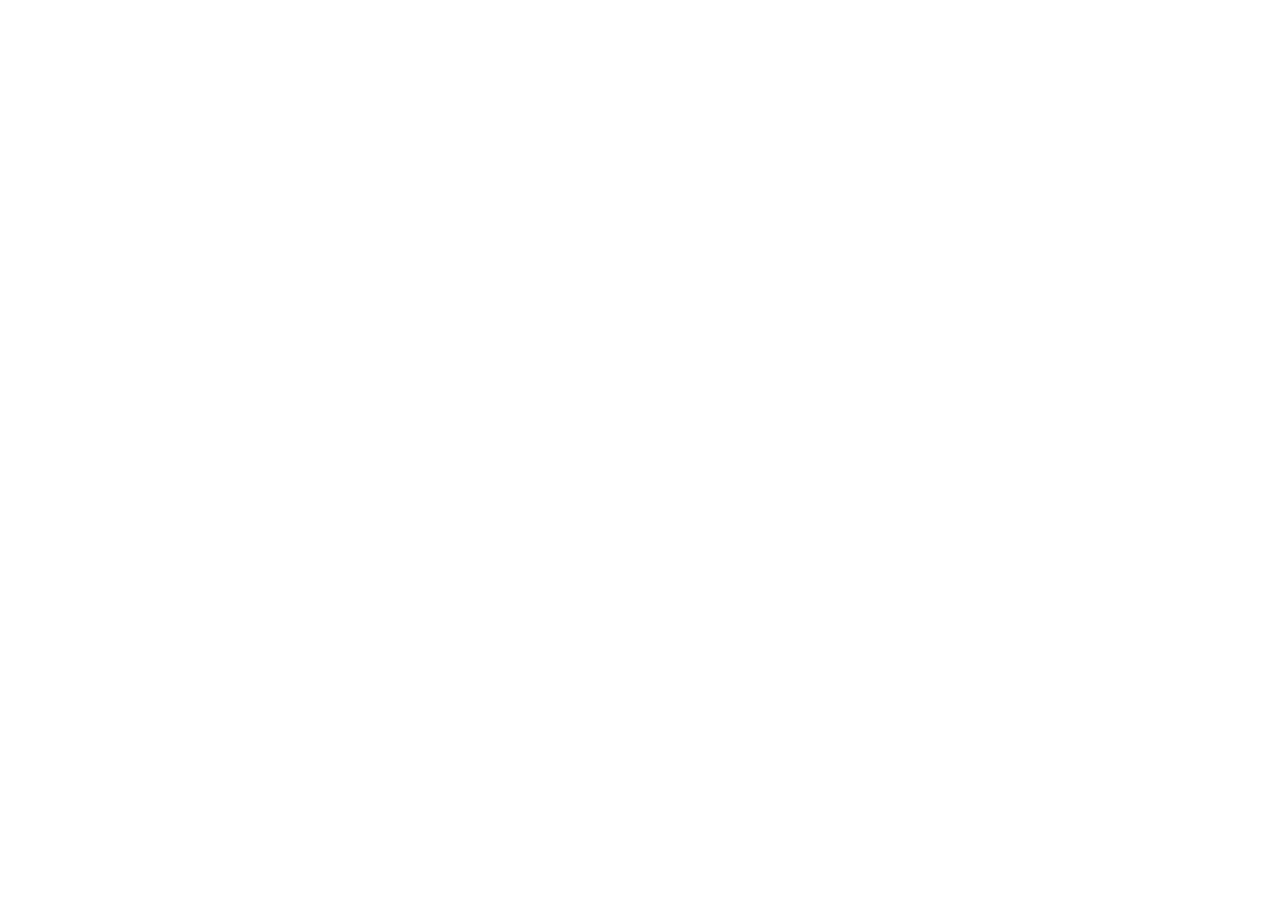
==== exercise/index.html @ 6282c061 "update" ====
<!DOCTYPE html>
<!--
    Every HTML file starts with this. It tells the browser:
    "This is a modern HTML5 document." Always include it.
-->

<!-- TODO 1 — Open the html tag
     WHAT: The root element that wraps everything.
     HOW:  <html lang="en"> ... </html>
     WHY:  lang="en" tells the browser the page language (accessibility).
-->
<!-- your code here -->


    <!-- TODO 2 — Write the <head> section
         The <head> holds invisible setup info — the page title,
         links to CSS, character encoding, etc.
         It should contain:
           - <meta charset="UTF-8" />
           - <meta name="viewport" content="width=device-width, initial-scale=1.0"/>
           - <title>Star Chart</title>
           - a <link> tag to load style.css
         HOW for link: <link rel="stylesheet" href="style.css" />
    -->
    <!-- your code here -->


    <body>

        <!-- TODO 3 — Add the canvas element
             WHAT: This is the drawing surface. JS will draw the
                   night sky on it. Give it id="star-canvas".
             HOW:  <canvas id="star-canvas"></canvas>
             NOTE: No width/height here — JS sets those.
        -->
        <!-- your code here -->


        <!-- TODO 4 — Build the tooltip
             WHAT: A floating box that shows a star's name and
                   magnitude when you hover over it. Hidden by default.
             HOW:
               <div id="tooltip" class="hidden">
                   <span id="tooltip-name"></span>
                   <span id="tooltip-mag"></span>
               </div>
             WHY span vs div: span is inline (no line break).
                              div is block (starts a new line).
        -->
        <!-- your code here -->


        <!-- TODO 5 — Build the info panel
             WHAT: The top-left overlay showing the title and star count.
             HOW:
               <div id="info-panel">
                   <h1>✦ Star Chart</h1>
                   <p id="star-count"></p>
                   <p class="hint">Hover a star to inspect it</p>
               </div>
             NOTE: id="star-count" is empty here — JS fills it in.
        -->
        <!-- your code here -->


        <!-- TODO 6 — Load your JavaScript file
             WHAT: Links script.js so the browser runs it.
             HOW:  <script src="script.js"></script>
             WHY at the bottom of body: The HTML elements above
             must exist in the page before JS tries to find them
             with getElementById. If the script loads first,
             those elements don't exist yet and you get null errors.
        -->
        <!-- your code here -->


    </body>

<!-- Close the html tag -->
<!-- your code here -->
---- exercise/style.css ----
/* =============================================================
   STAR CHART — style.css
   Read each TODO, understand the property, then write the rule.
   ============================================================= */


/* -------------------------------------------------------------
   TODO 1 — Universal reset
   WHAT:  The * selector targets EVERY element on the page.
          By default browsers add their own margins and padding
          (e.g. body has a default 8px margin). This removes all of it.
          box-sizing: border-box makes width/height include padding.
   HOW:
     * {
         margin: 0;
         padding: 0;
         box-sizing: border-box;
     }
------------------------------------------------------------- */

/* your code here */


/* -------------------------------------------------------------
   TODO 2 — Style the body
   WHAT:  Set the page background, hide scrollbars, pick a font,
          set text color, and change the cursor to a crosshair.
   PROPERTIES:
     background: #000                    (black)
     overflow: hidden                    (no scrollbars — canvas fills the screen)
     font-family: 'Georgia', serif       (Georgia is the font, serif is fallback)
     color: #e8d9b5                      (warm star-parchment tone)
     cursor: crosshair                   (crosshair cursor instead of arrow)
------------------------------------------------------------- */

/* your code here */


/* -------------------------------------------------------------
   TODO 3 — Style the canvas
   WHAT:  canvas is inline by default, which adds a small gap below
          it. Setting display: block removes that gap.
   HOW:
     #star-canvas {
         display: block;
     }
------------------------------------------------------------- */

/* your code here */


/* -------------------------------------------------------------
   TODO 4 — Position the info panel
   WHAT:  Fix it to the top-left corner so it stays put even if
          the page could scroll. pointer-events: none lets clicks
          pass through to the canvas underneath.
   PROPERTIES:
     position: fixed     (relative to the viewport, not the page)
     top: 24px
     left: 28px
     pointer-events: none
------------------------------------------------------------- */

/* your code here */


/* -------------------------------------------------------------
   TODO 5 — Style the info panel heading (h1)
   SELECTOR: #info-panel h1
   PROPERTIES:
     font-size: 1.1rem
     letter-spacing: 0.2em     (spread letters apart — em = relative to font size)
     color: #e8d9b5
     opacity: 0.8               (slightly transparent)
     margin-bottom: 4px
------------------------------------------------------------- */

/* your code here */


/* -------------------------------------------------------------
   TODO 6 — Style the info panel paragraphs (p)
   SELECTOR: #info-panel p
   PROPERTIES:
     font-size: 0.72rem
     color: #8899aa
     letter-spacing: 0.1em
------------------------------------------------------------- */

/* your code here */


/* -------------------------------------------------------------
   TODO 7 — Style the .hint paragraph
   SELECTOR: #info-panel .hint
   PROPERTIES:
     margin-top: 6px
     color: #556677
     font-style: italic
------------------------------------------------------------- */

/* your code here */


/* -------------------------------------------------------------
   TODO 8 — Style the tooltip box
   WHAT:  A small floating card. position: fixed so JS can place
          it anywhere on screen with style.left and style.top.
   PROPERTIES:
     position: fixed
     background: rgba(5, 10, 20, 0.85)       (dark, semi-transparent)
     border: 1px solid rgba(180, 210, 255, 0.2)
     border-radius: 4px
     padding: 8px 12px
     pointer-events: none
     transition: opacity 0.15s               (smooth fade in/out)
------------------------------------------------------------- */

/* your code here */


/* -------------------------------------------------------------
   TODO 9 — Hidden state for the tooltip
   WHAT:  When JS adds class="hidden", this rule makes it invisible.
          opacity: 0 is invisible but still takes up space (unlike display:none).
          transition on the parent means the fade animates smoothly.
   HOW:
     #tooltip.hidden {
         opacity: 0;
     }
   NOTE:  #tooltip.hidden means: the element with id="tooltip"
          that ALSO has class="hidden". No space between them.
------------------------------------------------------------- */

/* your code here */


/* -------------------------------------------------------------
   TODO 10 — Style the star name inside the tooltip
   SELECTOR: #tooltip-name
   PROPERTIES:
     display: block          (forces it onto its own line)
     font-size: 0.85rem
     color: #c8ddf0
     letter-spacing: 0.08em
------------------------------------------------------------- */

/* your code here */


/* -------------------------------------------------------------
   TODO 11 — Style the magnitude text inside the tooltip
   SELECTOR: #tooltip-mag
   PROPERTIES:
     display: block
     font-size: 0.7rem
     color: #556677
     margin-top: 2px
------------------------------------------------------------- */

/* your code here */
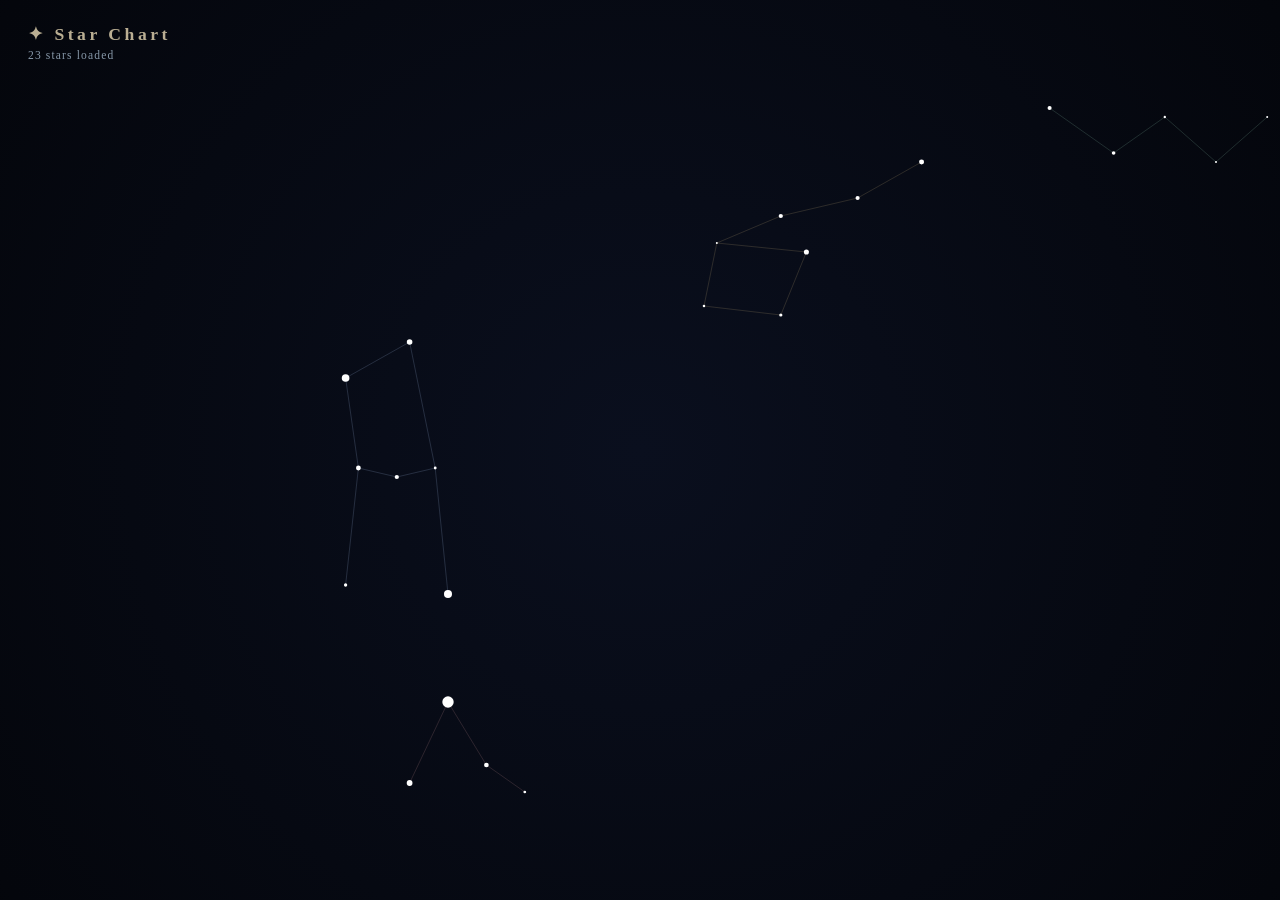
==== commit 3d6e9150: "testtry" ====
--- a/exercise/index.html
+++ b/exercise/index.html
@@ -1,80 +1,30 @@
 <!DOCTYPE html>
-<!--
-    Every HTML file starts with this. It tells the browser:
-    "This is a modern HTML5 document." Always include it.
--->
-
-<!-- TODO 1 — Open the html tag
-     WHAT: The root element that wraps everything.
-     HOW:  <html lang="en"> ... </html>
-     WHY:  lang="en" tells the browser the page language (accessibility).
--->
-<!-- your code here -->
-
-
-    <!-- TODO 2 — Write the <head> section
-         The <head> holds invisible setup info — the page title,
-         links to CSS, character encoding, etc.
-         It should contain:
-           - <meta charset="UTF-8" />
-           - <meta name="viewport" content="width=device-width, initial-scale=1.0"/>
-           - <title>Star Chart</title>
-           - a <link> tag to load style.css
-         HOW for link: <link rel="stylesheet" href="style.css" />
-    -->
-    <!-- your code here -->
-
-
+<html lang="en">
+<head>
+     <meta charset="UTF-8">
+     <meta name="viewport" content="width=device-width, initial-scale=1.0">
+     <title>Star Chart</title>
+     <link rel="stylesheet" href="style.css"/>
+</head>
     <body>
 
-        <!-- TODO 3 — Add the canvas element
-             WHAT: This is the drawing surface. JS will draw the
-                   night sky on it. Give it id="star-canvas".
-             HOW:  <canvas id="star-canvas"></canvas>
-             NOTE: No width/height here — JS sets those.
-        -->
         <!-- your code here -->
+     <!-- Night sky : Drawing surface -->
+     <canvas id="star-canvas"></canvas>
 
+     <!-- Floating circle : Star name and magnitude -->
+     <div id="tooltip" class="hidden">
+          <span id="tooltip-name"></span>
+          <span id="tooltip-mag"></span>
+     </div>
 
-        <!-- TODO 4 — Build the tooltip
-             WHAT: A floating box that shows a star's name and
-                   magnitude when you hover over it. Hidden by default.
-             HOW:
-               <div id="tooltip" class="hidden">
-                   <span id="tooltip-name"></span>
-                   <span id="tooltip-mag"></span>
-               </div>
-             WHY span vs div: span is inline (no line break).
-                              div is block (starts a new line).
-        -->
-        <!-- your code here -->
+     <!-- Info panel -->
+     <div id="info-panel">
+          <h1>✦ Star Chart</h1>
+          <p id="star-count"></p>
+          <p class="hint"></p>
+     </div>
 
-
-        <!-- TODO 5 — Build the info panel
-             WHAT: The top-left overlay showing the title and star count.
-             HOW:
-               <div id="info-panel">
-                   <h1>✦ Star Chart</h1>
-                   <p id="star-count"></p>
-                   <p class="hint">Hover a star to inspect it</p>
-               </div>
-             NOTE: id="star-count" is empty here — JS fills it in.
-        -->
-        <!-- your code here -->
-
-
-        <!-- TODO 6 — Load your JavaScript file
-             WHAT: Links script.js so the browser runs it.
-             HOW:  <script src="script.js"></script>
-             WHY at the bottom of body: The HTML elements above
-             must exist in the page before JS tries to find them
-             with getElementById. If the script loads first,
-             those elements don't exist yet and you get null errors.
-        -->
-        <!-- your code here -->
-
-
+     <script src="script.js"></script>
     </body>
-
-<!-- Close the html tag -->
-<!-- your code here -->
+</html>
--- a/exercise/style.css
+++ b/exercise/style.css
@@ -1,161 +1,71 @@
-/* =============================================================
-   STAR CHART — style.css
-   Read each TODO, understand the property, then write the rule.
-   ============================================================= */
+* {
+   margin: 0;
+   padding: 0;
+   box-sizing: border-box;
+}
 
+body {
+   background: #000;
+   overflow: hidden;
+   font-family: 'Georgia', serif;
+   cursor: crosshair;
+}
 
-/* -------------------------------------------------------------
-   TODO 1 — Universal reset
-   WHAT:  The * selector targets EVERY element on the page.
-          By default browsers add their own margins and padding
-          (e.g. body has a default 8px margin). This removes all of it.
-          box-sizing: border-box makes width/height include padding.
-   HOW:
-     * {
-         margin: 0;
-         padding: 0;
-         box-sizing: border-box;
-     }
-------------------------------------------------------------- */
+#star-canvas{
+   display: block;
+}
 
-/* your code here */
+#info-panel {
+   position: fixed;
+   top: 24px;
+   left: 28px;
+   pointer-events: none;
+}
 
+#info-panel h1 {
+   font-size: 1.1rem;
+   letter-spacing: 0.2em;
+   color: #e8d9b5;
+   opacity: 0.8;
+   margin-bottom: 4px;
+}
 
-/* -------------------------------------------------------------
-   TODO 2 — Style the body
-   WHAT:  Set the page background, hide scrollbars, pick a font,
-          set text color, and change the cursor to a crosshair.
-   PROPERTIES:
-     background: #000                    (black)
-     overflow: hidden                    (no scrollbars — canvas fills the screen)
-     font-family: 'Georgia', serif       (Georgia is the font, serif is fallback)
-     color: #e8d9b5                      (warm star-parchment tone)
-     cursor: crosshair                   (crosshair cursor instead of arrow)
-------------------------------------------------------------- */
+#info-panel p {
+   font-size: 0.72rem;
+   color: #8899aa;
+   letter-spacing: 0.1em;
+}
 
-/* your code here */
+#info-panel .hint {
+   margin-top: 6px;
+   color: #556677;
+   font-style: italic;
+}
 
+#tooltip {
+   position: fixed;
+   background: rgba(5, 10, 20, 0.85);
+   border: 1px solid rgba(180, 210, 255, 0.2);
+   border-radius: 4px;
+   padding: 8px 12px;
+   pointer-events: none;
+   transition: opacity 0.15s;
+}
 
-/* -------------------------------------------------------------
-   TODO 3 — Style the canvas
-   WHAT:  canvas is inline by default, which adds a small gap below
-          it. Setting display: block removes that gap.
-   HOW:
-     #star-canvas {
-         display: block;
-     }
-------------------------------------------------------------- */
+#tooltip.hidden {
+   opacity: 0;
+}
 
-/* your code here */
+#tooltip-name {
+   display: block;
+   font-size: 0.85rem;
+   color: #c8ddf0;
+   letter-spacing: 0.08em;
+}
 
-
-/* -------------------------------------------------------------
-   TODO 4 — Position the info panel
-   WHAT:  Fix it to the top-left corner so it stays put even if
-          the page could scroll. pointer-events: none lets clicks
-          pass through to the canvas underneath.
-   PROPERTIES:
-     position: fixed     (relative to the viewport, not the page)
-     top: 24px
-     left: 28px
-     pointer-events: none
-------------------------------------------------------------- */
-
-/* your code here */
-
-
-/* -------------------------------------------------------------
-   TODO 5 — Style the info panel heading (h1)
-   SELECTOR: #info-panel h1
-   PROPERTIES:
-     font-size: 1.1rem
-     letter-spacing: 0.2em     (spread letters apart — em = relative to font size)
-     color: #e8d9b5
-     opacity: 0.8               (slightly transparent)
-     margin-bottom: 4px
-------------------------------------------------------------- */
-
-/* your code here */
-
-
-/* -------------------------------------------------------------
-   TODO 6 — Style the info panel paragraphs (p)
-   SELECTOR: #info-panel p
-   PROPERTIES:
-     font-size: 0.72rem
-     color: #8899aa
-     letter-spacing: 0.1em
-------------------------------------------------------------- */
-
-/* your code here */
-
-
-/* -------------------------------------------------------------
-   TODO 7 — Style the .hint paragraph
-   SELECTOR: #info-panel .hint
-   PROPERTIES:
-     margin-top: 6px
-     color: #556677
-     font-style: italic
-------------------------------------------------------------- */
-
-/* your code here */
-
-
-/* -------------------------------------------------------------
-   TODO 8 — Style the tooltip box
-   WHAT:  A small floating card. position: fixed so JS can place
-          it anywhere on screen with style.left and style.top.
-   PROPERTIES:
-     position: fixed
-     background: rgba(5, 10, 20, 0.85)       (dark, semi-transparent)
-     border: 1px solid rgba(180, 210, 255, 0.2)
-     border-radius: 4px
-     padding: 8px 12px
-     pointer-events: none
-     transition: opacity 0.15s               (smooth fade in/out)
-------------------------------------------------------------- */
-
-/* your code here */
-
-
-/* -------------------------------------------------------------
-   TODO 9 — Hidden state for the tooltip
-   WHAT:  When JS adds class="hidden", this rule makes it invisible.
-          opacity: 0 is invisible but still takes up space (unlike display:none).
-          transition on the parent means the fade animates smoothly.
-   HOW:
-     #tooltip.hidden {
-         opacity: 0;
-     }
-   NOTE:  #tooltip.hidden means: the element with id="tooltip"
-          that ALSO has class="hidden". No space between them.
-------------------------------------------------------------- */
-
-/* your code here */
-
-
-/* -------------------------------------------------------------
-   TODO 10 — Style the star name inside the tooltip
-   SELECTOR: #tooltip-name
-   PROPERTIES:
-     display: block          (forces it onto its own line)
-     font-size: 0.85rem
-     color: #c8ddf0
-     letter-spacing: 0.08em
-------------------------------------------------------------- */
-
-/* your code here */
-
-
-/* -------------------------------------------------------------
-   TODO 11 — Style the magnitude text inside the tooltip
-   SELECTOR: #tooltip-mag
-   PROPERTIES:
-     display: block
-     font-size: 0.7rem
-     color: #556677
-     margin-top: 2px
-------------------------------------------------------------- */
-
-/* your code here */
+#tooptip-mag {
+   display: block;
+   font-size: 0.7rem;
+   color: #556677;
+   margin-top: 2px;
+}
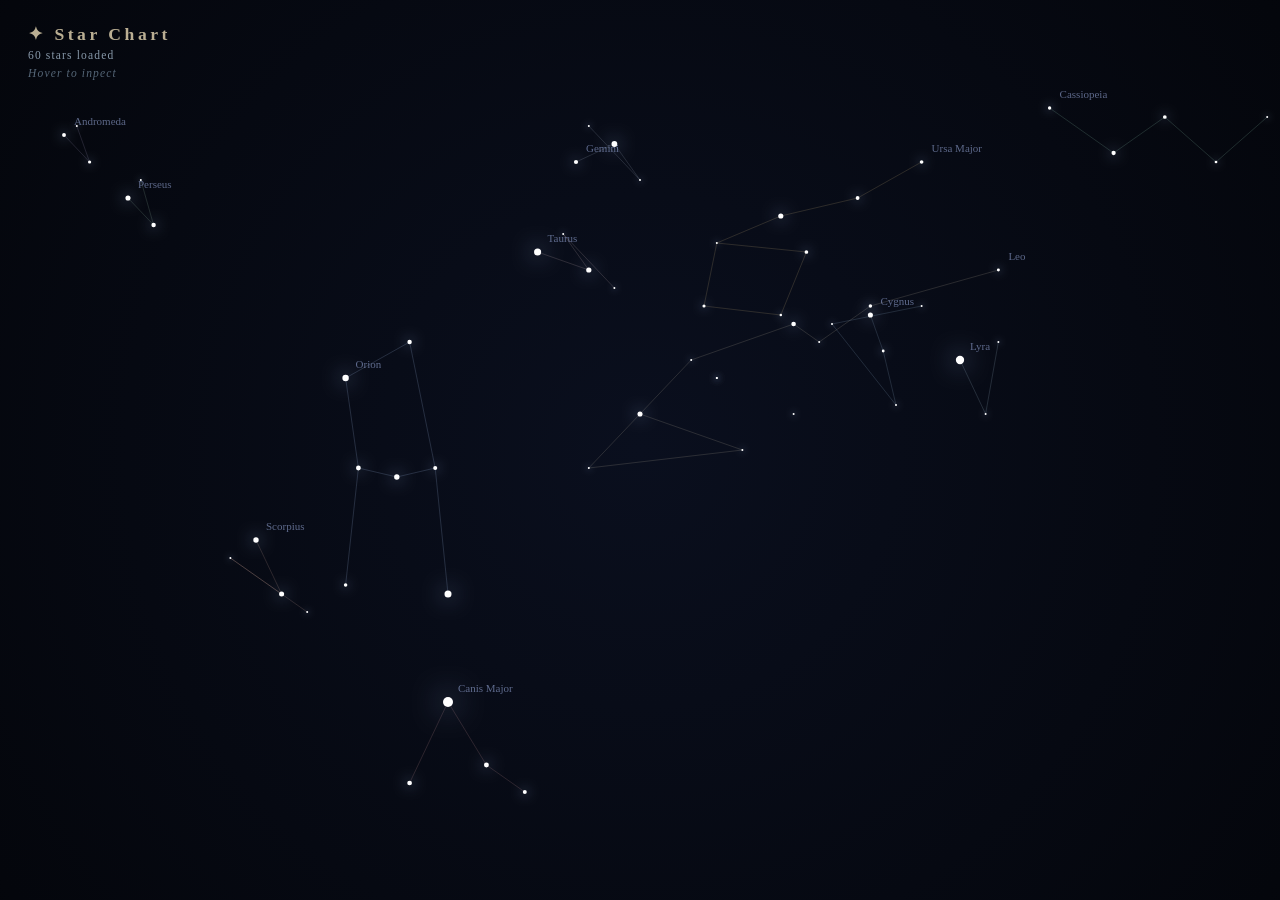
==== commit 48745b77: "fix bug - leo needs fixing" ====
--- a/exercise/index.html
+++ b/exercise/index.html
@@ -22,7 +22,7 @@
      <div id="info-panel">
           <h1>✦ Star Chart</h1>
           <p id="star-count"></p>
-          <p class="hint"></p>
+          <p class="hint">Hover to inpect</p>
      </div>
 
      <script src="script.js"></script>
--- a/exercise/style.css
+++ b/exercise/style.css
@@ -63,7 +63,7 @@
    letter-spacing: 0.08em;
 }
 
-#tooptip-mag {
+#tooltip-mag {
    display: block;
    font-size: 0.7rem;
    color: #556677;
